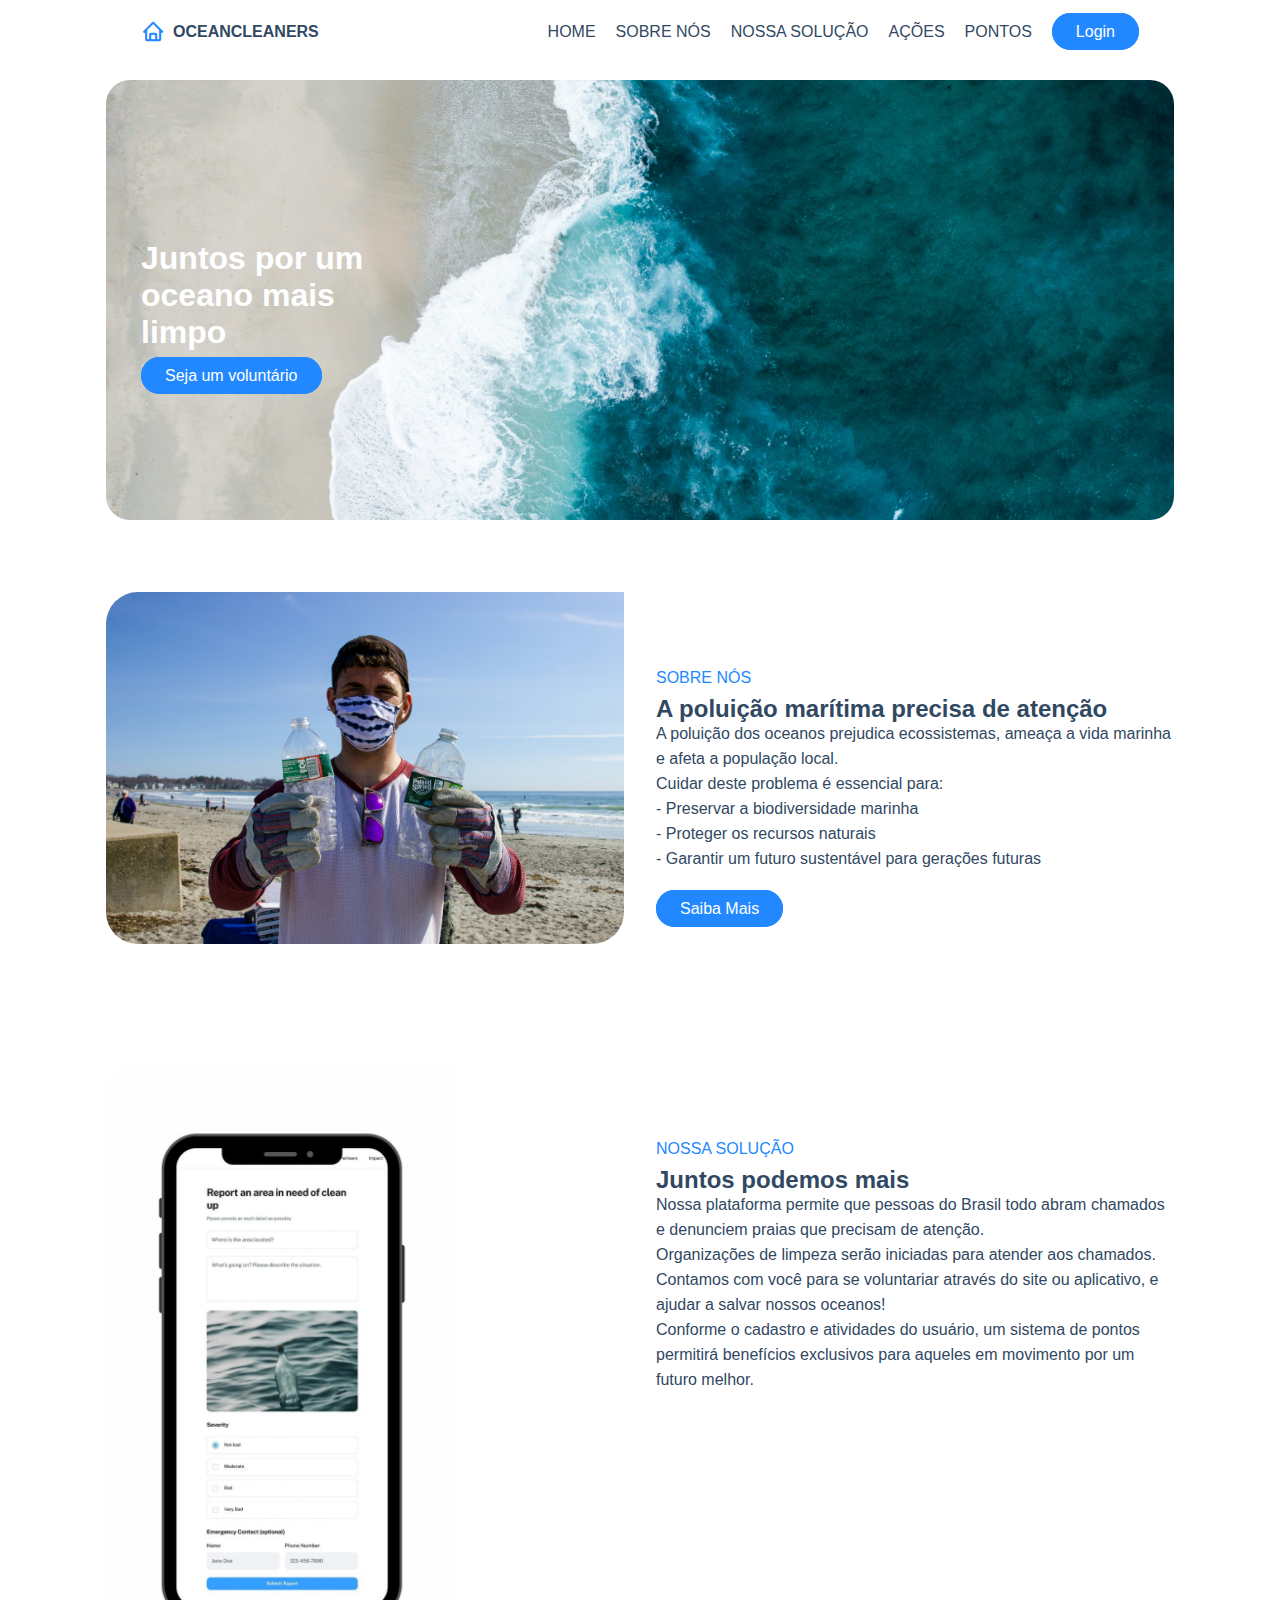
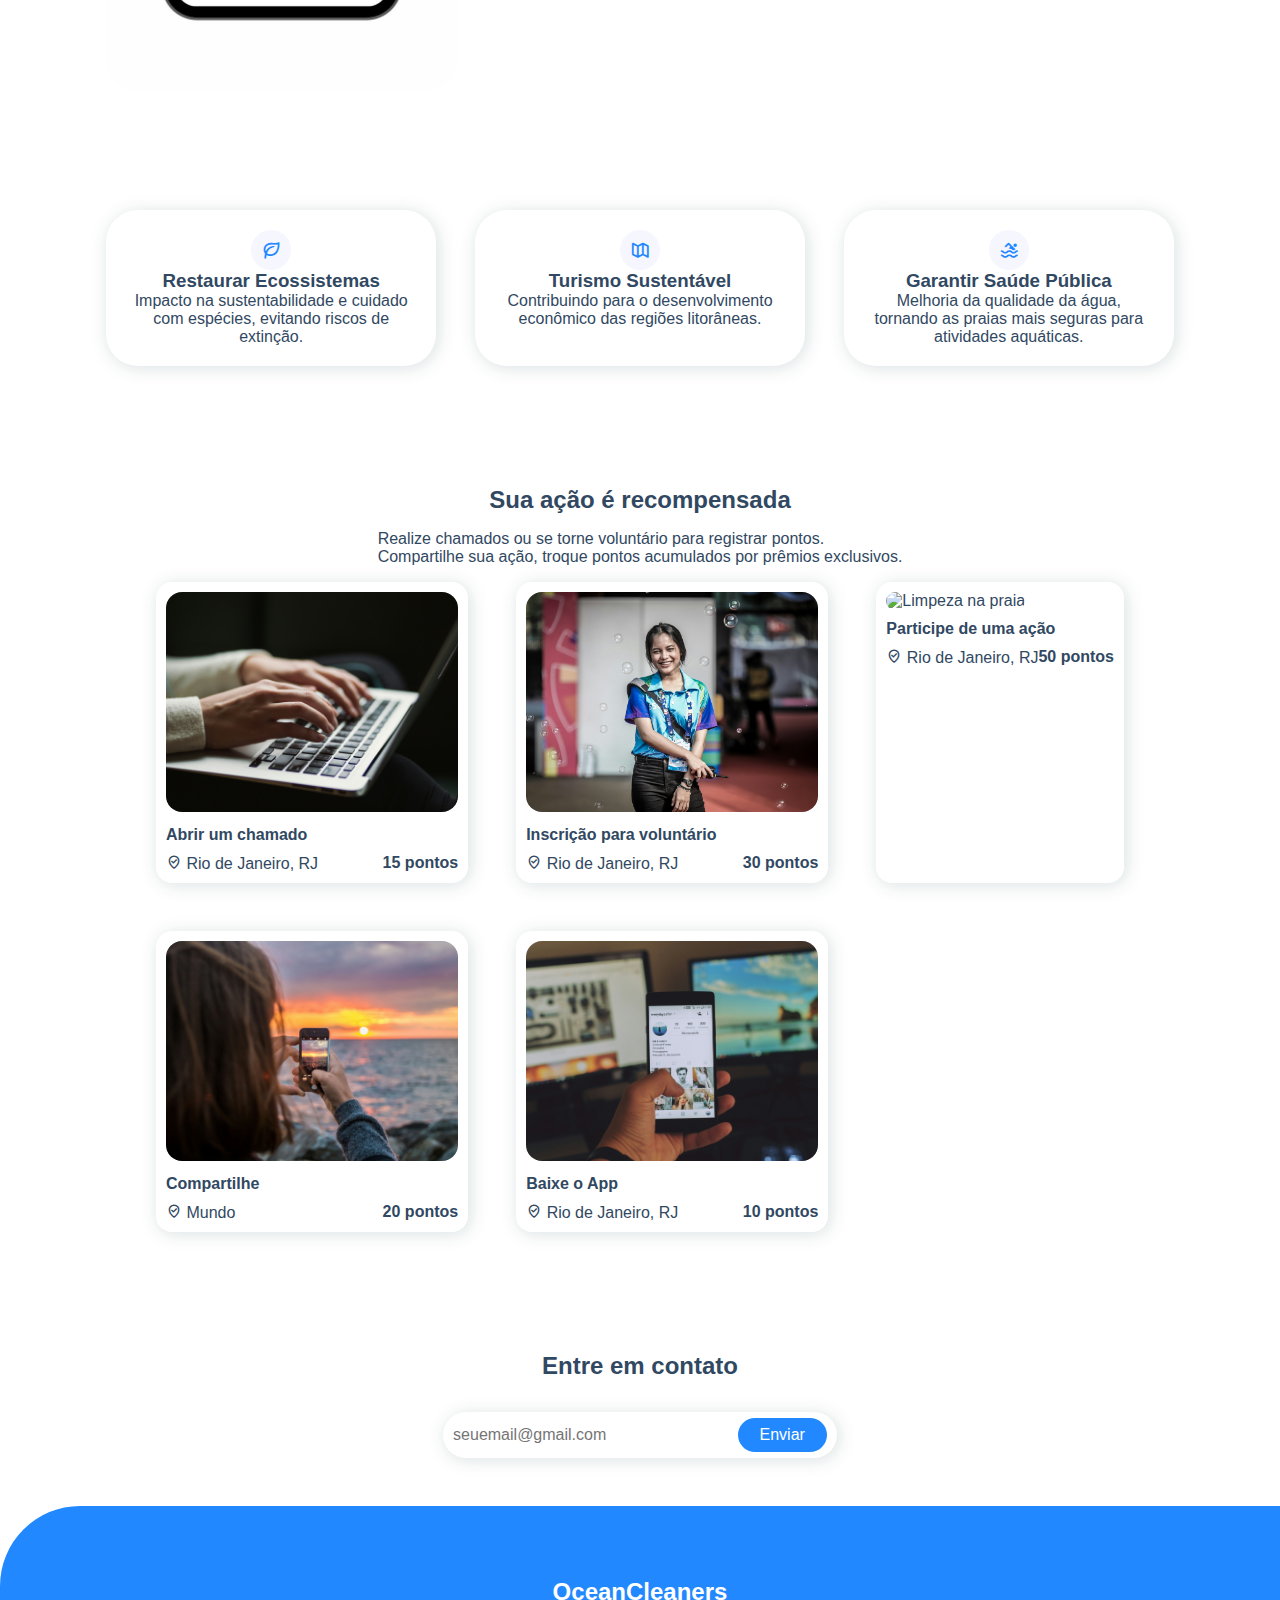
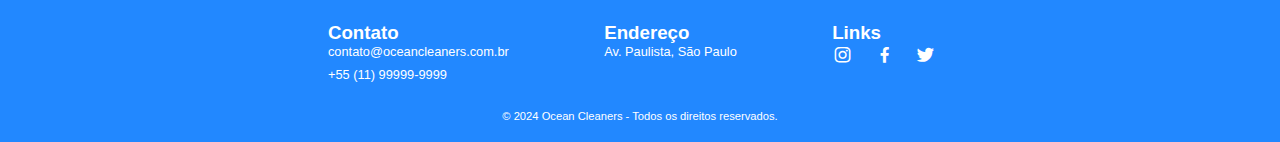
==== index.html @ f6ba4868 "Corrigir responsividade do footer" ====
<!DOCTYPE html>
<html lang="pt-br">
  <head>
    <meta charset="UTF-8" />
    <meta name="viewport" content="width=device-width, initial-scale=1.0" />
    <!-- Link CSS -->
    <link rel="stylesheet" href="css/index.css" />
    <link rel="stylesheet" href="css/global.css" />
    <link rel="stylesheet" href="css/responsive.css" />
    <!-- Ícone -->
    <link rel="shortcut icon" href="img/icon.png" />
    <link
      rel="stylesheet"
      href="https://cdn.jsdelivr.net/npm/boxicons@latest/css/boxicons.min.css"
    />
    <title>OceanCleaners</title>
  </head>
  <body>
    <!-- Navbar -->
    <nav class="navbar">
      <div class="container">
        <a href="#" class="logo"><i class="bx bx-home"></i>OceanCleaners</a>

        <!-- Menu responsivo -->
        <input type="checkbox" id="hamburger-menu" class="hamburger-menu" />
        <label for="hamburger-menu" class="hamburger-menu-icon"
          ><i class="bx bx-menu"></i
        ></label>

        <ul class="nav-items">
          <li class="item"><a href="#home">Home</a></li>
          <li class="item"><a href="#sobre-nos">Sobre Nós</a></li>
          <li class="item"><a href="#nossa-solucao">Nossa solução</a></li>
          <li class="item"><a href="#acoes">Ações</a></li>
          <li class="item"><a href="#pontos">Pontos</a></li>
          <li><a href="login.html" class="button">Login</a></li>
        </ul>
      </div>
    </nav>

    <main class="container">
      <!-- Home -->
      <section id="home">
        <div class="home-text">
          <h1>Juntos por um<br />oceano mais<br />limpo</h1>
          <a href="#" class="button">Seja um voluntário</a>
        </div>
      </section>

      <!-- Sobre nós -->
      <section class="section-w-image" id="sobre-nos">
        <img src="img/about.jpg" alt="Ação de limpeza na praia" />

        <div class="content">
          <span class="section-label">Sobre Nós</span>

          <h2>A poluição marítima precisa de atenção</h2>
          <p>
            A poluição dos oceanos prejudica ecossistemas, ameaça a vida marinha
            e afeta a população local.
            <br />
          </p>

          <p>Cuidar deste problema é essencial para:</p>
          <ul>
            <li>- Preservar a biodiversidade marinha</li>
            <li>- Proteger os recursos naturais</li>
            <li>- Garantir um futuro sustentável para gerações futuras</li>
          </ul>

          <br />

          <a
            href="https://www.g20.org/pt-br/g20-social/grupos-de-engajamento/oceans-20"
            class="button"
            rel="noopener noreferrer"
            target="_blank"
            >Saiba Mais</a
          >
        </div>
      </section>

      <!-- Nossa Solução -->
      <section class="section-w-image" id="nossa-solucao">
        <img
          src="img/aplicacao.png"
          style="width: 68%"
          alt="Imagem da aplicação"
        />

        <div class="content">
          <span class="section-label">Nossa Solução</span>

          <h2>Juntos podemos mais</h2>
          <p>
            Nossa plataforma permite que pessoas do Brasil todo abram chamados e
            denunciem praias que precisam de atenção.
          </p>

          <p>
            Organizações de limpeza serão iniciadas para atender aos chamados.
          </p>

          <p>
            Contamos com você para se voluntariar através do site ou aplicativo,
            e ajudar a salvar nossos oceanos!
          </p>

          <p>
            Conforme o cadastro e atividades do usuário, um sistema de pontos
            permitirá benefícios exclusivos para aqueles em movimento por um
            futuro melhor.
          </p>
        </div>
      </section>

      <!-- Ações -->
      <section id="acoes">
        <div class="card">
          <i class="bx bx-leaf"></i>
          <h3>Restaurar Ecossistemas</h3>
          <p>
            Impacto na sustentabilidade e cuidado com espécies, evitando riscos
            de extinção.
          </p>
        </div>
        <div class="card">
          <i class="bx bx-map-alt"></i>
          <h3>Turismo Sustentável</h3>
          <p>
            Contribuindo para o desenvolvimento econômico das regiões
            litorâneas.
          </p>
        </div>
        <div class="card">
          <i class="bx bx-swim"></i>
          <h3>Garantir Saúde Pública</h3>
          <p>
            Melhoria da qualidade da água, tornando as praias mais seguras para
            atividades aquáticas.
          </p>
        </div>
      </section>

      <!-- Pontos -->
      <section id="pontos">
        <h2>Sua ação é recompensada</h2>
        <p>
          Realize chamados ou se torne voluntário para registrar pontos.<br />Compartilhe
          sua ação, troque pontos acumulados por prêmios exclusivos.
        </p>

        <div class="cards">
          <!-- Card chamado -->
          <div class="card-photo">
            <img src="img/chamado.jpg" alt="pessoa acessando o site" />
            <p>Abrir um chamado</p>

            <div class="row">
              <div>
                <i class="bx bx-been-here"></i>
                <span>Rio de Janeiro, RJ</span>
              </div>

              <span>15 pontos</span>
            </div>
          </div>

          <!-- Card Voluntário -->
          <div class="card-photo">
            <img src="img/voluntario.jpg" alt="Pessoa voluntário" />
            <p>Inscrição para voluntário</p>

            <div class="row">
              <div>
                <i class="bx bx-been-here"></i>
                <span>Rio de Janeiro, RJ</span>
              </div>

              <span>30 pontos</span>
            </div>
          </div>

          <!-- Card Limpeza na praia -->
          <div class="card-photo">
            <img src="img/limpeza.jpg" alt="Limpeza na praia" />
            <p>Participe de uma ação</p>

            <div class="row">
              <div>
                <i class="bx bx-been-here"></i>
                <span>Rio de Janeiro, RJ</span>
              </div>

              <span>50 pontos</span>
            </div>
          </div>

          <!-- Pessoa compartilhando -->
          <div class="card-photo">
            <img src="img/registro.jpg" alt="Pessoa compartilhando" />
            <p>Compartilhe</p>

            <div class="row">
              <div>
                <i class="bx bx-been-here"></i>
                <span>Mundo</span>
              </div>

              <span>20 pontos</span>
            </div>
          </div>

          <div class="card-photo">
            <img src="img/compartilhar.jpg" alt="pessoa compartilhando" />
            <p>Baixe o App</p>

            <div class="row">
              <div>
                <i class="bx bx-been-here"></i>
                <span>Rio de Janeiro, RJ</span>
              </div>

              <span>10 pontos</span>
            </div>
          </div>
        </div>
      </section>

      <!-- Newsletter -->
      <section class="newsletter container">
        <h2>Entre em contato</h2>
        <form>
          <input
            type="email"
            id="email-box"
            placeholder="seuemail@gmail.com"
            required
          />
          <input type="submit" value="Enviar" class="button" />
        </form>
      </section>
    </main>

    <!-- Footer -->
    <footer class="footer">
      <div class="row">
        <h2>OceanCleaners</h2>

        <div class="container">
          <div class="col">
            <h3>Contato</h3>

            <a href="mailto:contato@oceancleaners.com.br" target="_blank"
              >contato@oceancleaners.com.br</a
            >
            <a href="tel:5511999999999" target="_blank">+55 (11) 99999-9999</a>
          </div>
          <div class="col">
            <h3>Endereço</h3>

            <a
              href="http://maps.google.com/?q=Av. Paulista, São Paulo"
              target="_blank"
              rel="noopener noreferrer"
              >Av. Paulista, São Paulo</a
            >
          </div>
          <div class="col">
            <h3>Links</h3>

            <div class="social">
              <a href="#"><i class="bx bxl-instagram"></i></a>
              <a href="#"><i class="bx bxl-facebook"></i></a>
              <a href="#"><i class="bx bxl-twitter"></i></a>
            </div>
          </div>
        </div>
      </div>
      <div class="copyright">
        <p>© 2024 Ocean Cleaners - Todos os direitos reservados.</p>
      </div>
    </footer>
  </body>
</html>
---- css/index.css ----
body {
  color: #314862;
}

section {
  padding: 4.5rem 0 3rem;
}

/* Ações */
#acoes {
  display: grid;
  grid-template-columns: repeat(auto-fit, minmax(240px, auto));
  gap: 2.4rem;
}

.card {
  padding: 20px;
  background: #fff;
  box-shadow: 2px 2px 18px rgb(14 52 54/15%);
  text-align: center;
  border-radius: 2rem;
}
.card:hover {
  background: #2288ff;
  color: #fff;
  transition: 0.4s all linear;
}
.card .bx {
  padding: 10px;
  border-radius: 50%;
  background: #f6f6fe;
  color: #2288ff;
  font-size: 20px;
}

.newsletter {
  display: flex;
  flex-direction: column;
  align-items: center;
  row-gap: 2rem;
  justify-content: center;
  text-align: center;
}
.newsletter h2 {
  font-family: 1.7rem;
}
.newsletter form {
  background: #fff;
  box-shadow: 2px 2px 18px rgb(14 52 54/15%);
  padding: 6px 10px;
  border-radius: 5rem;
}
.newsletter form input {
  border: none;
  outline: none;
  font-size: 1rem;
}
.newsletter #email-box {
  width: 280px;
}
.newsletter .btn {
  padding: 12px 34px;
  font-weight: 500;
  text-transform: uppercase;
}
/* Home */
#home {
  margin-top: 5rem;
  background-image: url(../img/shore.jpg);
  background-repeat: no-repeat;
  background-size: cover;
  background-position: center;
  height: 440px;
  border-radius: 1.5rem;
  display: flex;
  align-items: center;
  padding-left: 35px;
}

#home h1 {
  color: #fff;
  font-size: 2rem;
  margin-bottom: 1rem;
}

/* Sobre nós */
#sobre-nos {
  display: grid;
  grid-template-columns: repeat(auto-fit, minmax(18rem, auto));
  gap: 2rem;
}

.section-w-image img {
  border-radius: 2rem 0 2rem 2rem;
}

.section-w-image .content {
  padding-top: 14%;
  line-height: 25px;
}

.section-label {
  font-size: 1rem;
  text-transform: uppercase;
  font-weight: 500;
  color: #2288ff;
  margin-bottom: 6px;
  display: inline-block;
}

/* Nossa solução */
#nossa-solucao {
  display: grid;
  grid-template-columns: repeat(auto-fit, minmax(18rem, auto));
  gap: 2rem;
}

/* Pontos */
#pontos {
  display: flex;
  flex-direction: column;
  align-items: center;
  gap: 1rem;
}

#pontos .cards {
  display: grid;
  grid-template-columns: repeat(auto-fit, minmax(240px, auto));
  gap: 3rem;
  padding: 0 50px;
  width: 100%;
}

/* Card */
.card-photo {
  background: #fff;
  padding: 10px;
  border-radius: 1rem;
  box-shadow: 2px 2px 18px rgb(14 52 54/15%);
}

.card-photo:hover {
  transform: translateY(-10px);
  transition: 0.5s;
}

.card-photo img {
  border-radius: 1rem;
  height: 220px;
  object-fit: cover;
  object-position: center;
}

.card-photo p {
  margin: 10px 0;
  font-weight: bold;
}

.card-photo .row {
  justify-content: space-between;
}

.card-photo .row > span {
  font-weight: bold;
}

.card-photo .content {
  display: flex;
  justify-content: space-between;
  margin-top: 2rem;
}
---- css/global.css ----
/* Reset */
@import url(./fonts.css);

* {
  font-family: "Poppins", sans-serif;
  margin: 0;
  padding: 0;
  box-sizing: border-box;
  scroll-behavior: smooth;
  scroll-padding-top: 4rem;
}

ul {
  list-style: none;
}

a {
  text-decoration: none;
}

img {
  width: 100%;
}

.container {
  max-width: 1068px;
  margin-left: auto;
  margin-right: auto;
}

.col {
  display: flex;
  flex-direction: column;
}

.row {
  display: flex;
}

/* Botão Genérico */
.button {
  padding: 8px 22px;
  border-radius: 5rem;
  background-color: #2288ff;
  border: 2px solid #2288ff;
  color: #fff;
  transition: all 500ms;
}

.button:hover {
  opacity: 0.5;
}

/* Navbar */
nav.navbar {
  display: block;
  width: 100%;
  background: #fff;
  position: fixed;
  top: 0;
  left: 0;
  z-index: 100;
}

nav.navbar .container {
  display: flex;
  align-items: center;
  justify-content: space-between;
  padding: 20px 35px;
}

nav.navbar .container .logo {
  display: flex;
  align-items: center;
  column-gap: 0.5rem;
  font-size: 1rem;
  font-weight: 700;
  color: #314862;
  text-transform: uppercase;
}

nav.navbar .container .logo .bx {
  font-size: 24px;
  color: #2288ff;
}

nav.navbar .container .nav-items {
  display: flex;
}

.nav-items .item a {
  margin-right: 20px;
  color: #314862;
  font-size: 1rem;
  text-transform: uppercase;
  font-weight: 500;
}

.nav-items .item:hover a {
  color: #2288ff;
}

#hamburger-menu {
  font-size: 24px;
  display: none;
}

#hamburger-menu + .hamburger-menu-icon {
  display: none;
  cursor: pointer;
}

/* Footer  */
footer.footer {
  background-color: #2288ff;
  color: #fff;
  border-radius: 5rem 0 0 0;

  padding: 4.5rem 0 0;
  display: flex;
  flex-direction: column;
  align-items: center;
}

footer.footer .row {
  align-items: center;
  justify-content: center;
  flex-wrap: wrap;
  max-width: 100%;
  gap: 1rem;
}

footer.footer .row .container {
 display: flex;
 width: 100%;
 justify-content: space-between;
 flex-wrap: wrap;
}

footer.footer .col a {
  font-size: 0.8rem;
  color: #fff;
  font-weight: 400;
  margin-bottom: 0.5rem;
}

footer.footer .col a:hover {
  color: #314862;
}

footer.footer .col .social a {
  font-size: 21px;
  margin-right: 1rem;
  color: #fff;
}

footer.footer .col .social a:hover {
  color: #192f6a;
}

footer.footer .copyright {
  margin: 20px 0;
  text-align: center;
  color: #fff;
  background: #2288ff;
  font-size: 0.7rem;
}
---- css/responsive.css ----
@media (max-width: 1080px) {
  .container {
    margin-left: 1rem;
    margin-right: 1rem;
  }
}

@media (max-width: 880px) {
  section {
    padding: 4rem 0 3rem;
  }

  footer.footer .row .container {
    grid-template-columns: repeat(auto-fit, minmax(20px, auto));
    gap: 1rem;
  }

  .login {
    grid-template-columns: 0.6fr 1fr;
  }
}

@media (max-width: 768px) {
  #hamburger-menu + .hamburger-menu-icon {
    display: initial;
  }

  .nav-items {
    position: absolute;
    top: 100%;
    right: 0;
    left: 0;
    display: flex;
    flex-direction: column;
    align-items: center;
    background-color: #192f6a;
    clip-path: circle(0% at 100% 1%);
    transition: 0.6s;
    padding: 40px;
  }

  .nav-items > .item a {
    border-radius: 30px;
    margin: 0;
    display: block;
    color: #fff;
    transition: 0.2s;
  }

  .nav-items > li + li {
    margin-top: 40px;
  }

  .nav-items > .item a:hover {
    color: #2288ff;
  }

  #hamburger-menu:checked ~ .nav-items {
    clip-path: circle(144% at 100% 1%);
  }

  .newsletter h2 {
    font-size: 1.4rem;
  }
}

@media (max-width: 638px) {
  .login {
    grid-template-columns: 0.8fr 1fr;
    margin-top: 3rem;
  }
}

@media (max-width: 572px) {
  .login-image {
    display: none;
  }
  .login {
    justify-content: center;
    grid-template-columns: 1fr;
  }
}

@media (max-width: 442px) {
  .home-text {
    padding-left: 14px;
  }
  .home-text h1 {
    font-size: 1.7rem;
  }

  .newsletter h2 {
    font-size: 1.2rem;
  }

  .newsletter #email-box {
    width: 140px;
  }

  footer.footer {
    border-radius: 3rem 0 0 0;
  }
}
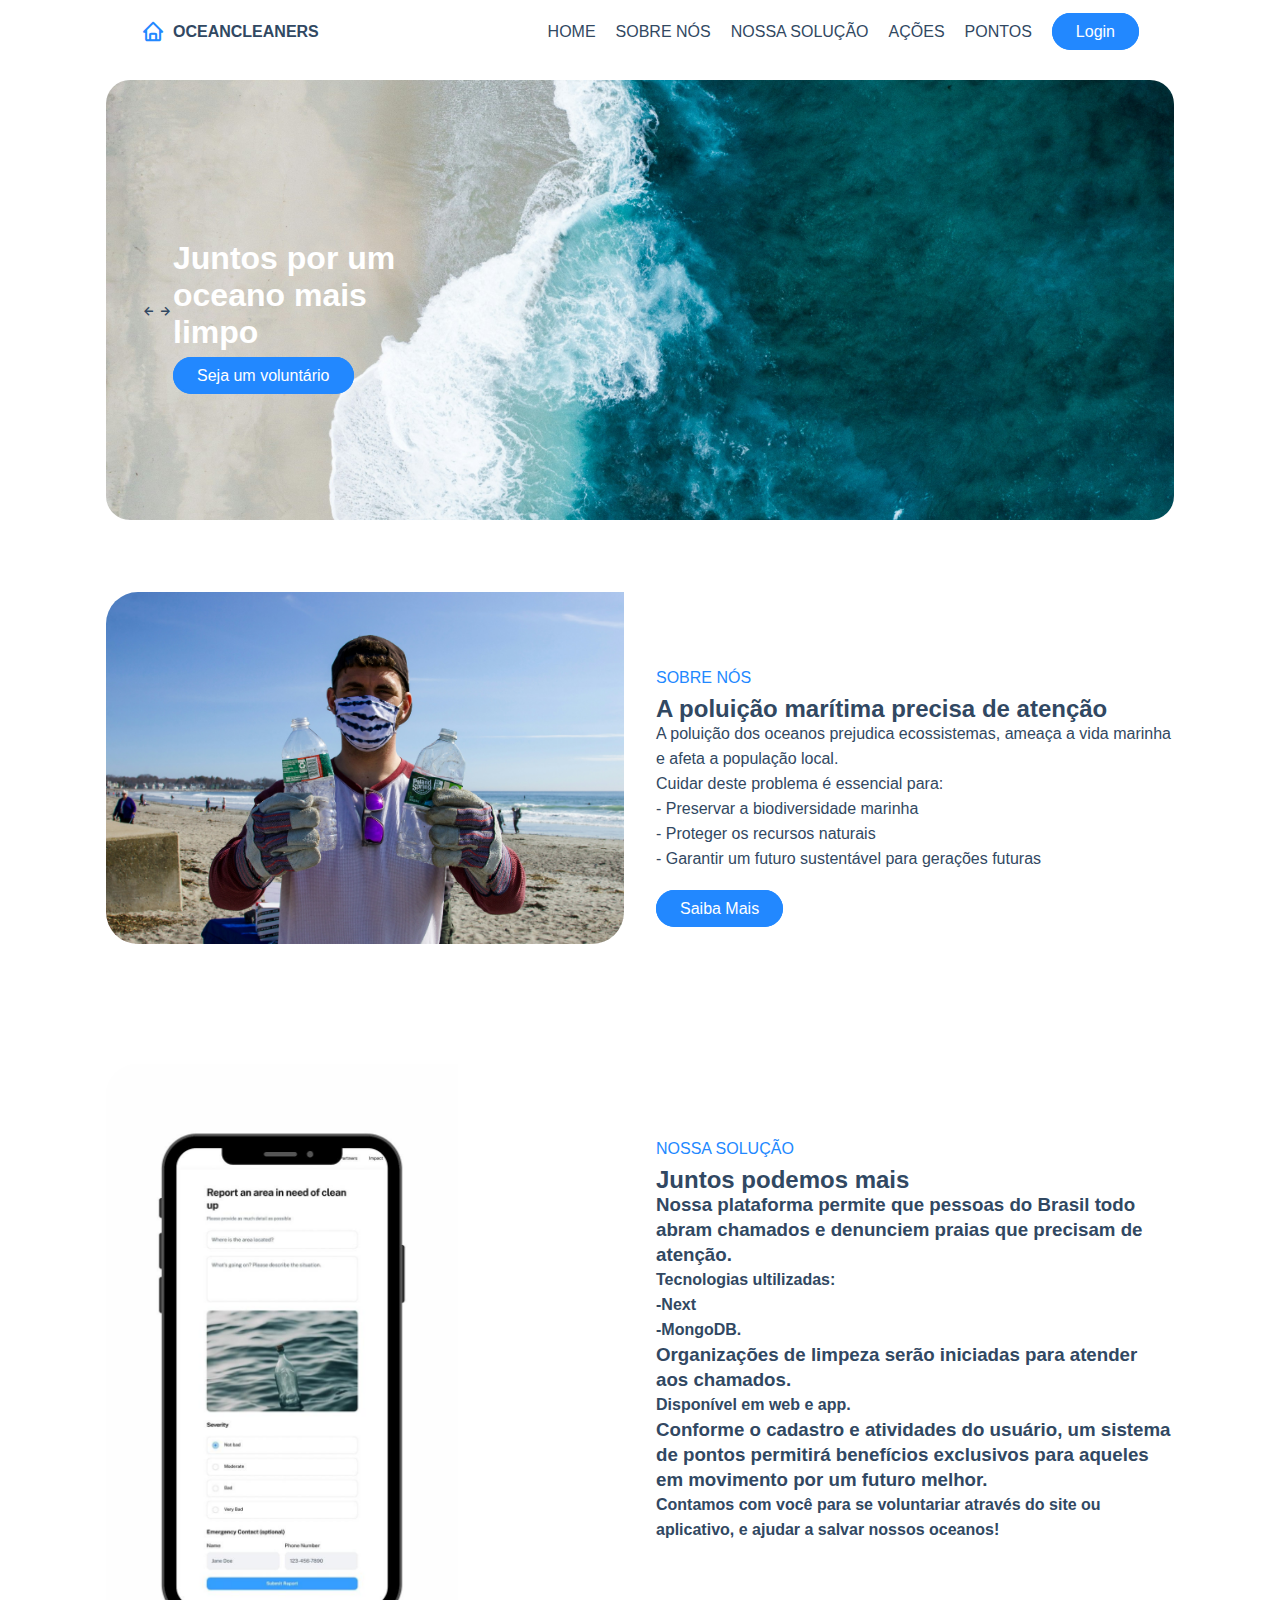
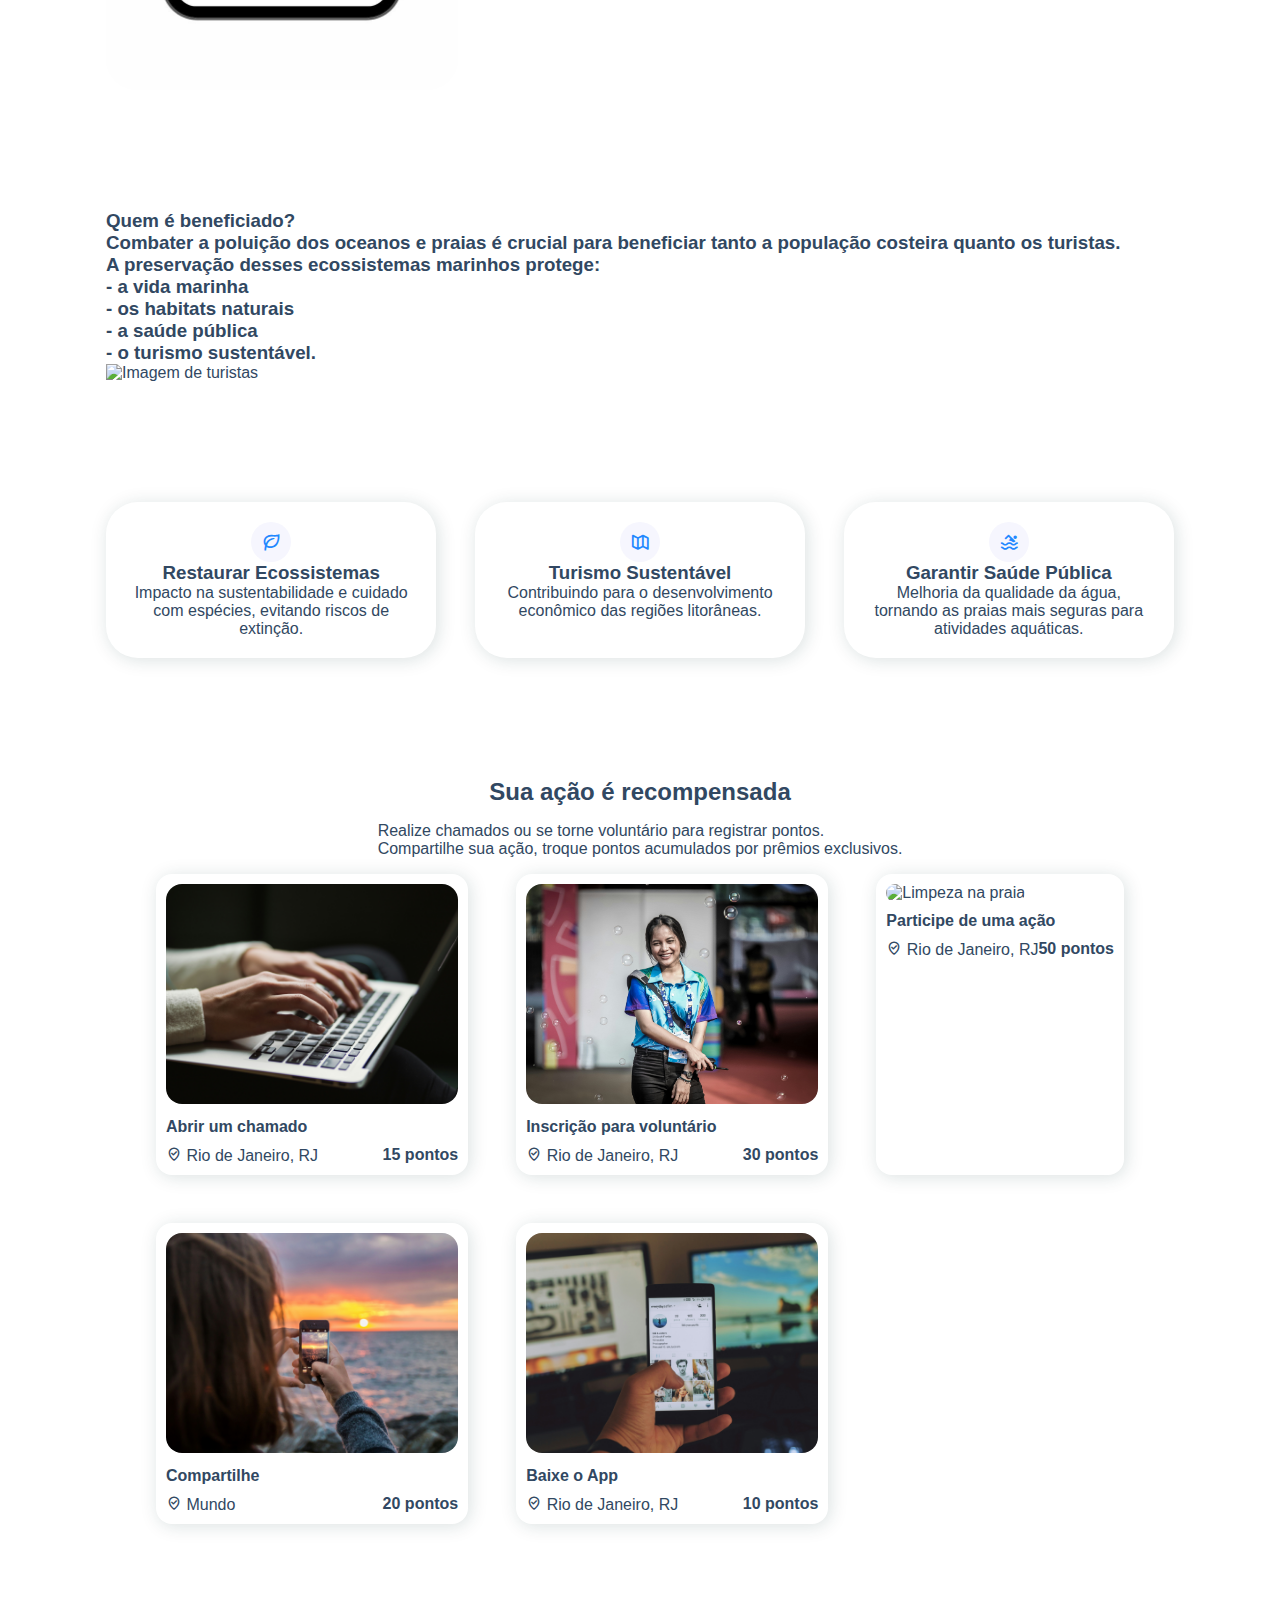
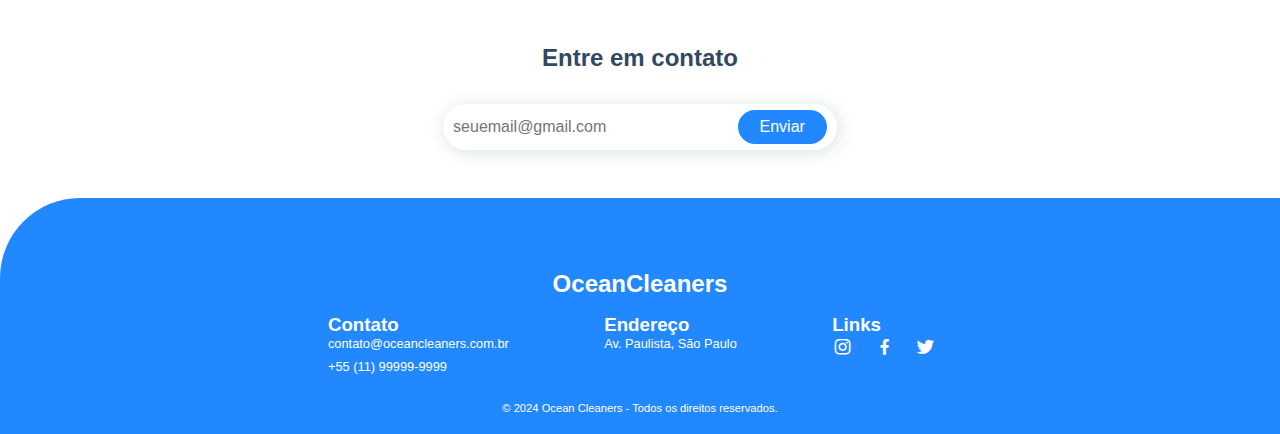
==== commit a64af905: "Seção Público alvo" ====
--- a/index.html
+++ b/index.html
@@ -40,7 +40,14 @@
 
     <main class="container">
       <!-- Home -->
+      </section>
       <section id="home">
+          <div class="seta-esquerda">
+            <i class='bx bx-left-arrow-alt'></i>
+          </div>
+          <div class="seta-direita">
+            <i class='bx bx-right-arrow-alt' ></i>
+          </div>
         <div class="home-text">
           <h1>Juntos por um<br />oceano mais<br />limpo</h1>
           <a href="#" class="button">Seja um voluntário</a>
@@ -92,28 +99,38 @@
           <span class="section-label">Nossa Solução</span>
 
           <h2>Juntos podemos mais</h2>
-          <p>
+          <h3>
             Nossa plataforma permite que pessoas do Brasil todo abram chamados e
             denunciem praias que precisam de atenção.
-          </p>
-
-          <p>
+          </h3>
+
+          <h4>Tecnologias ultilizadas: <br> -Next <br> -MongoDB.</h4>
+
+          <h3>
             Organizações de limpeza serão iniciadas para atender aos chamados.
-          </p>
-
-          <p>
-            Contamos com você para se voluntariar através do site ou aplicativo,
-            e ajudar a salvar nossos oceanos!
-          </p>
-
-          <p>
+          </h3>
+          <h4>Disponível em web e app.</h4>
+          <h3>
             Conforme o cadastro e atividades do usuário, um sistema de pontos
             permitirá benefícios exclusivos para aqueles em movimento por um
             futuro melhor.
-          </p>
-        </div>
-      </section>
-
+          </h3>
+          <h4><span> 
+            Contamos com você para se voluntariar através do site ou aplicativo,
+            e ajudar a salvar nossos oceanos!
+          </span>
+          </h4>
+        </div>
+      </section>
+    <!-- Público -->  
+    <section id="publico">
+      <h3> <span>Quem é beneficiado?</span> <br> Combater a poluição dos oceanos e praias é crucial para beneficiar tanto a <span> população costeira </span> quanto os <span> turistas. </span> <br> A preservação desses ecossistemas marinhos protege: <br> - a vida marinha <br> - os habitats naturais <br> - a saúde pública <br> - o turismo sustentável. <br> </h3>
+      <img
+          src="img/turistas.jpg"
+          style="width: 84%"
+          alt="Imagem de turistas"
+      />
+    </section>
       <!-- Ações -->
       <section id="acoes">
         <div class="card">
@@ -141,7 +158,7 @@
           </p>
         </div>
       </section>
-
+      
       <!-- Pontos -->
       <section id="pontos">
         <h2>Sua ação é recompensada</h2>
@@ -283,3 +300,4 @@
     </footer>
   </body>
 </html>
+
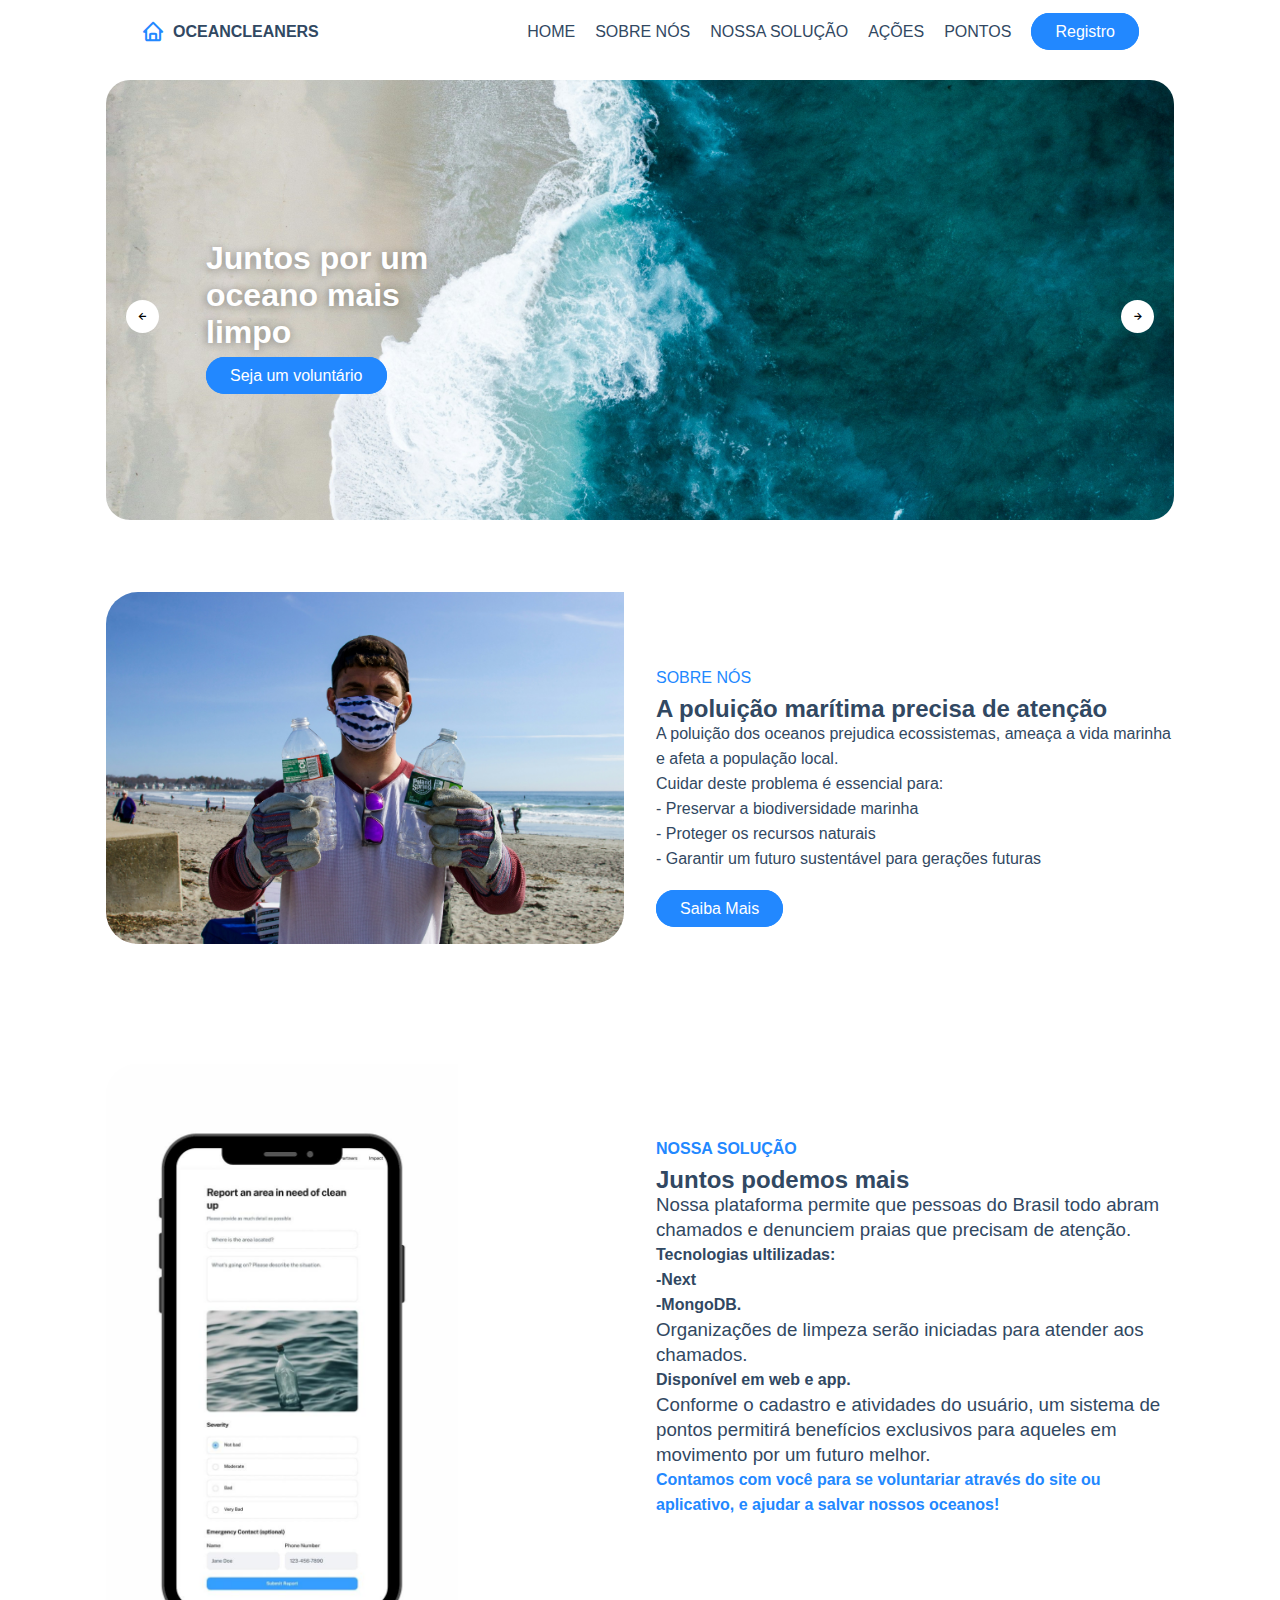
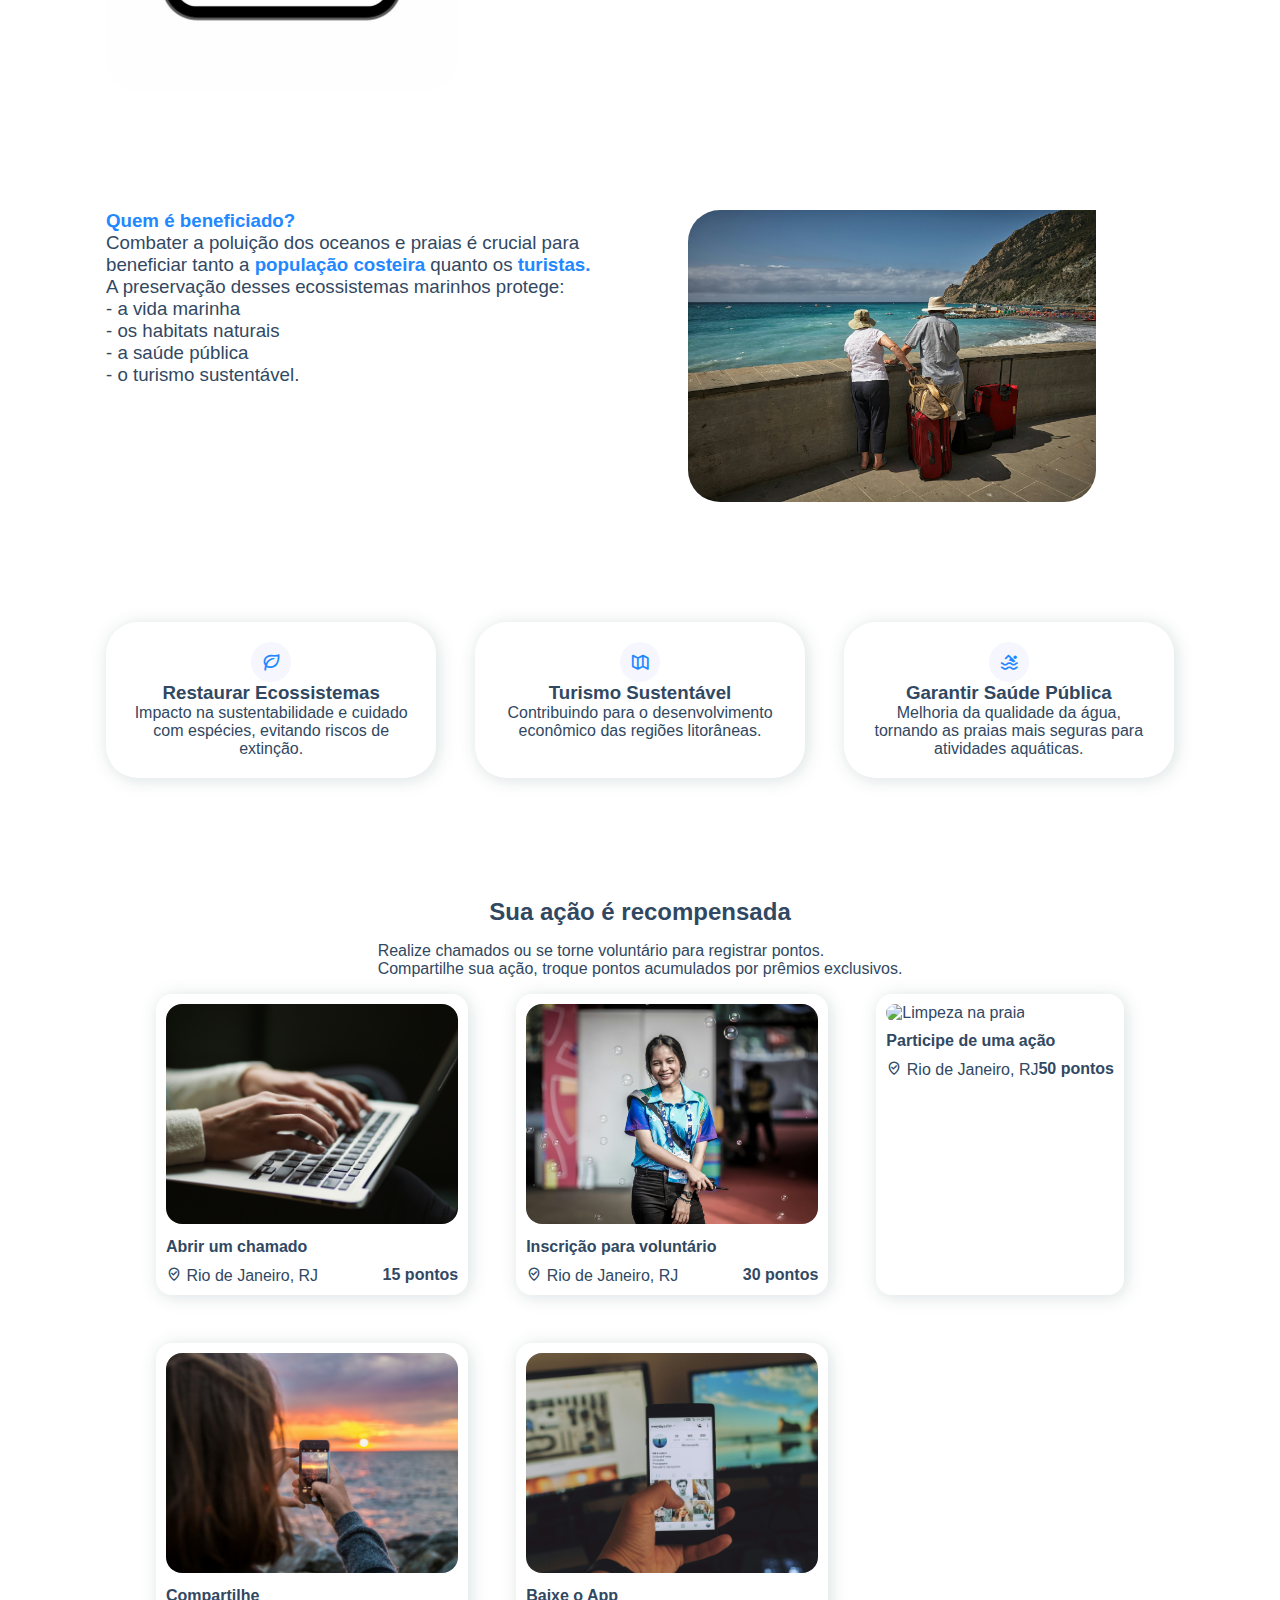
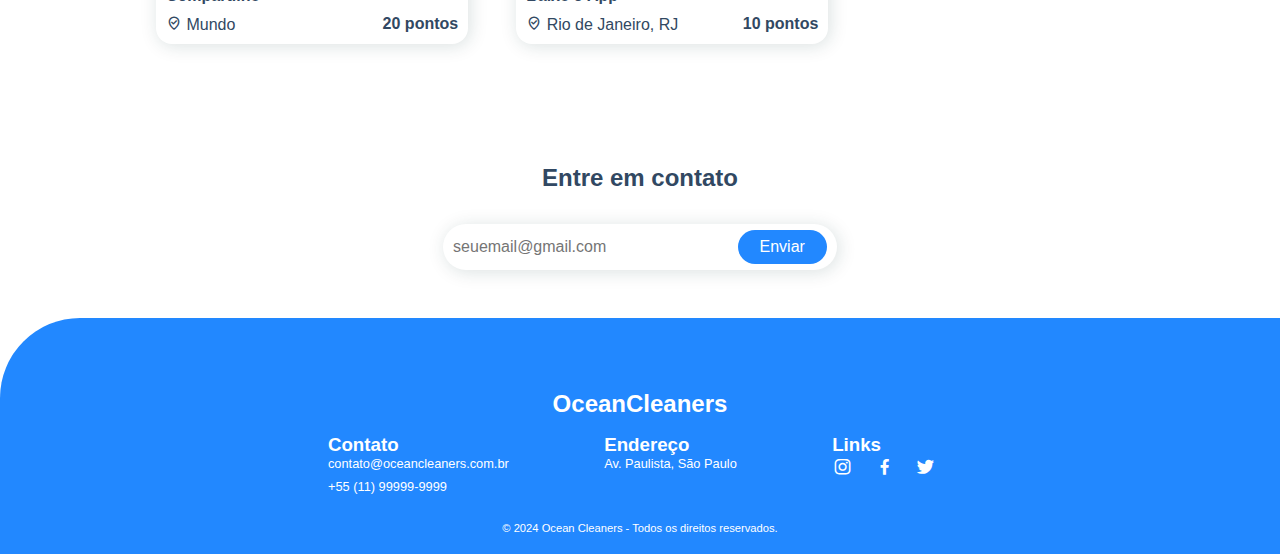
==== commit 82755c62: "Ajustar css e imagens" ====
--- a/index.html
+++ b/index.html
@@ -33,21 +33,20 @@
           <li class="item"><a href="#nossa-solucao">Nossa solução</a></li>
           <li class="item"><a href="#acoes">Ações</a></li>
           <li class="item"><a href="#pontos">Pontos</a></li>
-          <li><a href="login.html" class="button">Login</a></li>
+          <li><a href="registro.html" class="button">Registro</a></li>
         </ul>
       </div>
     </nav>
 
     <main class="container">
       <!-- Home -->
-      </section>
-      <section id="home">
-          <div class="seta-esquerda">
-            <i class='bx bx-left-arrow-alt'></i>
-          </div>
-          <div class="seta-direita">
-            <i class='bx bx-right-arrow-alt' ></i>
-          </div>
+      <section id="home" class="carrossel">
+        <button type="button" class="seta-esquerda" id="carrossel-prev">
+          <i class="bx bx-left-arrow-alt"></i>
+        </button>
+        <button type="button" class="seta-direita" id="carrossel-next">
+          <i class="bx bx-right-arrow-alt"></i>
+        </button>
         <div class="home-text">
           <h1>Juntos por um<br />oceano mais<br />limpo</h1>
           <a href="#" class="button">Seja um voluntário</a>
@@ -104,7 +103,11 @@
             denunciem praias que precisam de atenção.
           </h3>
 
-          <h4>Tecnologias ultilizadas: <br> -Next <br> -MongoDB.</h4>
+          <h4>
+            Tecnologias ultilizadas: <br />
+            -Next <br />
+            -MongoDB.
+          </h4>
 
           <h3>
             Organizações de limpeza serão iniciadas para atender aos chamados.
@@ -115,22 +118,33 @@
             permitirá benefícios exclusivos para aqueles em movimento por um
             futuro melhor.
           </h3>
-          <h4><span> 
-            Contamos com você para se voluntariar através do site ou aplicativo,
-            e ajudar a salvar nossos oceanos!
-          </span>
+          <h4>
+            <span>
+              Contamos com você para se voluntariar através do site ou
+              aplicativo, e ajudar a salvar nossos oceanos!
+            </span>
           </h4>
         </div>
       </section>
-    <!-- Público -->  
-    <section id="publico">
-      <h3> <span>Quem é beneficiado?</span> <br> Combater a poluição dos oceanos e praias é crucial para beneficiar tanto a <span> população costeira </span> quanto os <span> turistas. </span> <br> A preservação desses ecossistemas marinhos protege: <br> - a vida marinha <br> - os habitats naturais <br> - a saúde pública <br> - o turismo sustentável. <br> </h3>
-      <img
+      <!-- Público -->
+      <section id="publico">
+        <h3>
+          <span>Quem é beneficiado?</span> <br />
+          Combater a poluição dos oceanos e praias é crucial para beneficiar
+          tanto a <span> população costeira </span> quanto os
+          <span> turistas. </span> <br />
+          A preservação desses ecossistemas marinhos protege: <br />
+          - a vida marinha <br />
+          - os habitats naturais <br />
+          - a saúde pública <br />
+          - o turismo sustentável. <br />
+        </h3>
+        <img
           src="img/turistas.jpg"
           style="width: 84%"
           alt="Imagem de turistas"
-      />
-    </section>
+        />
+      </section>
       <!-- Ações -->
       <section id="acoes">
         <div class="card">
@@ -158,7 +172,7 @@
           </p>
         </div>
       </section>
-      
+
       <!-- Pontos -->
       <section id="pontos">
         <h2>Sua ação é recompensada</h2>
@@ -247,10 +261,10 @@
       <!-- Newsletter -->
       <section class="newsletter container">
         <h2>Entre em contato</h2>
-        <form>
+        <form id="newsletter-form">
           <input
             type="email"
-            id="email-box"
+            id="newsletter-email"
             placeholder="seuemail@gmail.com"
             required
           />
@@ -298,6 +312,8 @@
         <p>© 2024 Ocean Cleaners - Todos os direitos reservados.</p>
       </div>
     </footer>
+
+    <script src="js/newsletter.js"></script>
+    <script src="js/carrossel.js"></script>
   </body>
 </html>
-
--- a/css/index.css
+++ b/css/index.css
@@ -4,6 +4,39 @@
 
 section {
   padding: 4.5rem 0 3rem;
+}
+
+.carrossel {
+  position: relative;
+}
+
+.seta-esquerda,
+.seta-direita {
+  border: none;
+  background: #fff;
+  position: absolute;
+  top: 50%;
+  width: 2.5em;
+  height: 2.5em;
+  border-radius: 50%;
+  display: flex;
+  align-items: center;
+  justify-content: center;
+  cursor: pointer;
+  transition: 0.3s;
+}
+
+.seta-direita:hover,
+.seta-esquerda:hover {
+  background: #000;
+  color: #fff;
+}
+
+.seta-esquerda {
+  left: 20px;
+}
+.seta-direita {
+  right: 20px;
 }
 
 /* Ações */
@@ -55,7 +88,7 @@
   outline: none;
   font-size: 1rem;
 }
-.newsletter #email-box {
+.newsletter #newsletter-email {
   width: 280px;
 }
 .newsletter .btn {
@@ -66,7 +99,7 @@
 /* Home */
 #home {
   margin-top: 5rem;
-  background-image: url(../img/shore.jpg);
+  background-image: url(../img/carrossel-0.jpg);
   background-repeat: no-repeat;
   background-size: cover;
   background-position: center;
@@ -74,13 +107,14 @@
   border-radius: 1.5rem;
   display: flex;
   align-items: center;
-  padding-left: 35px;
+  padding-left: 100px;
 }
 
 #home h1 {
   color: #fff;
   font-size: 2rem;
   margin-bottom: 1rem;
+  text-shadow: #0000005e -1px 1px 8px;
 }
 
 /* Sobre nós */
@@ -113,6 +147,32 @@
   display: grid;
   grid-template-columns: repeat(auto-fit, minmax(18rem, auto));
   gap: 2rem;
+}
+
+#nossa-solucao h3 {
+  font-weight: 500;
+}
+#nossa-solucao span {
+  font-weight: 600;
+  color: #2288ff;
+}
+#publico {
+  display: grid;
+  grid-template-columns: repeat(auto-fit, minmax(22rem, auto));
+  gap: 6rem;
+}
+
+#publico h3 {
+  font-weight: 500;
+}
+
+#publico img {
+  border-radius: 2rem 0 2rem 2rem;
+}
+
+#publico span {
+  color: #2288ff;
+  font-weight: 600;
 }
 
 /* Pontos */
--- a/css/responsive.css
+++ b/css/responsive.css
@@ -93,7 +93,7 @@
     font-size: 1.2rem;
   }
 
-  .newsletter #email-box {
+  .newsletter #newsletter-email {
     width: 140px;
   }
 
